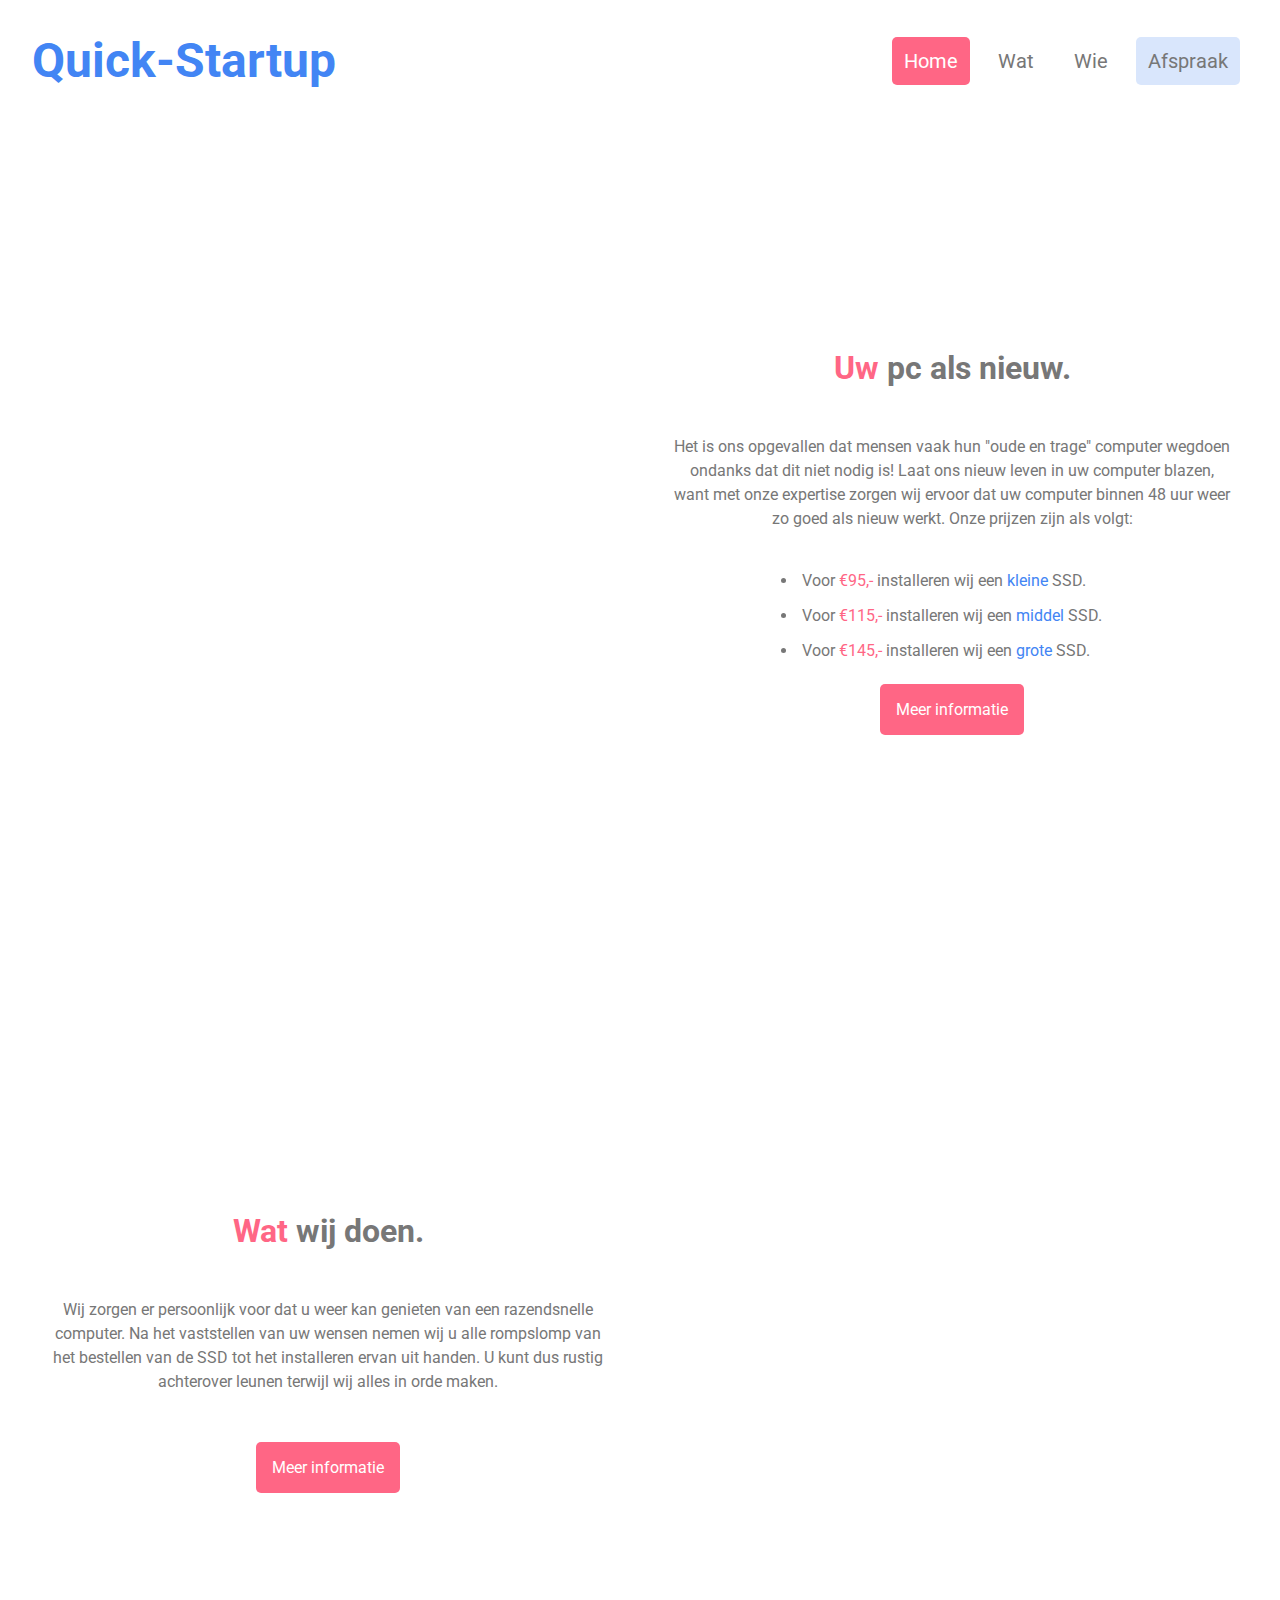
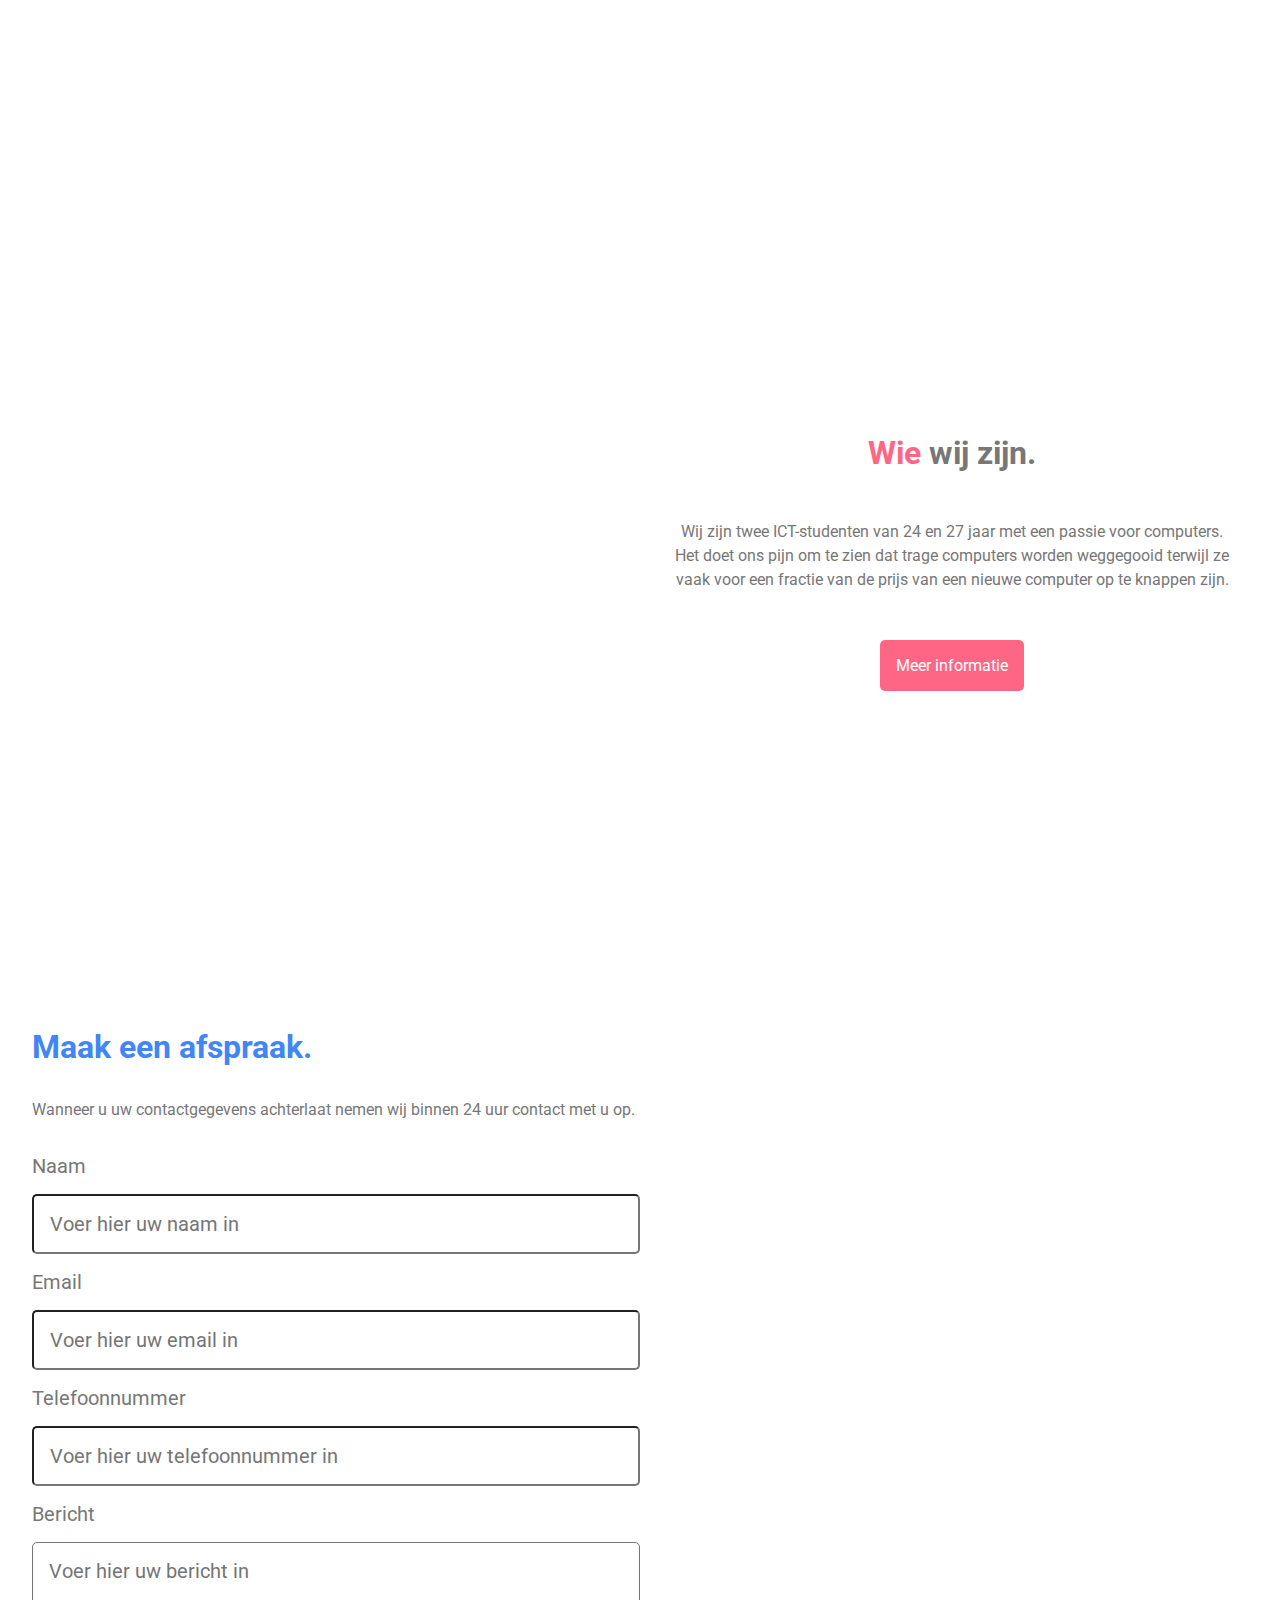
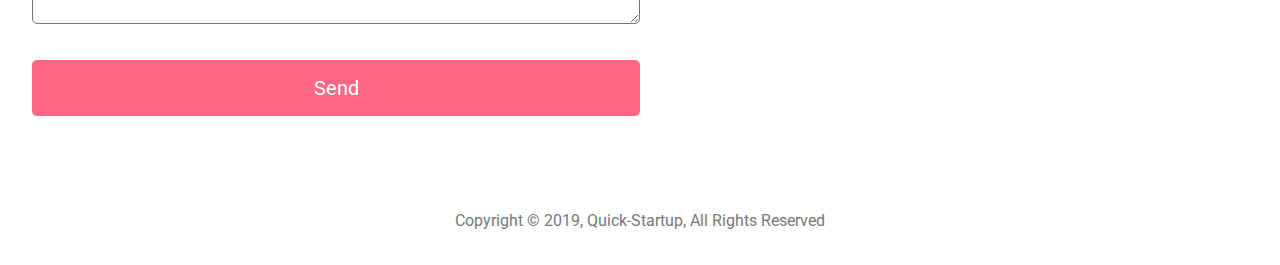
==== index.html @ 6634af91 "Merge branch 'master' of https://github.com/Maarten079/QuickStartup-website" ====
<!DOCTYPE html>
<html lang="en">

<head>
  <meta charset="UTF-8">
  <meta name="viewport" content="width=device-width, initial-scale=1.0">
  <meta http-equiv="X-UA-Compatible" content="ie=edge">
  <meta name="description" content="Quick-Startup computer reparatie en onderhoud service">
  <meta name="keywords" content="Computer,Onderhoud,Reparatie,SSD,HDD,Quick-Startup,ICT,IT">

  <title>Quick-Startup | ICT services</title>

  <!-- Fontsawesome -->
  <link rel="stylesheet" href="https://use.fontawesome.com/releases/v5.8.1/css/all.css"
    integrity="sha384-50oBUHEmvpQ+1lW4y57PTFmhCaXp0ML5d60M1M7uH2+nqUivzIebhndOJK28anvf" crossorigin="anonymous">

  <!-- CSS -->
  <link rel="stylesheet" href="css/style.css">
  <link rel="stylesheet" media="screen and (max-width: 767px)" href="css/mobile.css">
  <link rel="stylesheet" media="screen and (max-width: 1023px)" href="css/tablet.css">

</head>

<body>
  <!-- Navbar -->
  <nav id="navbar" class="p-1 m-1">
    <div class="logo">
      <h1 class="primary-text l-heading">
        Quick-Startup
      </h1>
    </div>
    <div class="menu">
      <ul class="m-text">
        <li><a class="nav-item active-btn" href="#home">Home</a></li>
        <li><a class="nav-item" href="#wat">Wat</a></li>
        <li><a class="nav-item" href="#wie">Wie</a></li>
        <li><a class="nav-item maak-afspraak-button" href="#contact">Afspraak</a></li>
      </ul>
    </div>
  </nav>

  <!-- Section home -->
  <section id="home" class="h-block-flexcontainer">
    <div class="home-img img-block top-imag"></div>
    <div class="text-block">
      <h2 class="m-heading">
        <span class="secondary-text">Uw </span>pc als nieuw.
      </h2>
      <p>
        Het is ons opgevallen dat mensen vaak hun "oude en trage" computer wegdoen
        ondanks dat dit niet nodig is! Laat ons nieuw leven in uw computer blazen,
        want met onze expertise zorgen wij ervoor dat uw computer binnen 48 uur weer zo goed als nieuw werkt.
        Onze prijzen zijn als volgt:
      </p>
        <ul class="prijslijst">
          <li class="prijslijst-item">
            Voor <span class="secondary-text">€95,-</span> installeren wij een <span class="primary-text">kleine</span> SSD.
          </li>
          <li class="prijslijst-item">
            Voor <span class="secondary-text">€115,-</span> installeren wij een <span class="primary-text">middel</span> SSD.
          </li>
          <li class="prijslijst-item">
            Voor <span class="secondary-text">€145,-</span> installeren wij een <span class="primary-text">grote</span> SSD.
          </li>
        </ul> 

      <a id="home-modal-btn" class="primary-button">Meer informatie</a>
    </div>
  </section>

  <!-- Home modal -->
  <div id="home-modal" class="modal">
    <div class="modal-content">
      <span class="home-close close">&times;</span>
      <h2 class="s-heading primary-text">Uw pc als nieuw.</h2>
      <p>Als er iets mis is met uw fiets of auto is er meestal maar één onderdeel wat vervangen moet worden.
        Voor uw computer geldt hetzelfde!<br><br>
        Bijna alle computers van voor 2017 beschikken nog over een oude harde schijf, de zogenaamde "HDD".
        Deze HDD takelt veel sneller af dan de andere computeronderdelen.
        Daarom wordt er sinds een paar jaar aangeraden om een computer met een nieuwe soort harde schijf te kopen.
        De zogenaamde SSD (geheugensteun: <i><b>S</b>uper<b>S</b>nel<b>D</b></i>).
        De SSD is in elk opzicht beter dan zijn voorganger. Hij is sneller, veiliger, duurzamer en goedkoper.
        Een nieuwe computer kost u honderden euros. En dat terwijl uw computer alleen een nieuwe harde schijf nodig
        heeft.<br><br>
        <i>Wij garanderen u dat een vervanging van uw oude harde schijf meer dan voldoende is om uw computer nieuw leven
          in te blazen!</i>
      </p>
    </div>
  </div>

  <!-- Section wat -->
  <section id="wat" class="h-block-flexcontainer">
    <div class="wat-text text-block">
      <h2 class="m-heading">
        <span class="secondary-text">Wat </span> wij doen.
      </h2>
      <p>
        Wij zorgen er persoonlijk voor dat u weer kan genieten van een razendsnelle computer. 
        Na het vaststellen van uw wensen nemen wij u alle rompslomp van het bestellen van de SSD tot het installeren ervan uit handen.
        U kunt dus rustig achterover leunen terwijl wij alles in orde maken.
      </p>
      <a id="wat-modal-btn" class="primary-button">Meer informatie</a>
    </div>
    <div class="wat-img img-block">
    </div>
  </section>

  <!-- Wat modal -->
  <div id="wat-modal" class="modal">
    <div class="modal-content">
      <span class="wat-close close">&times;</span>
      <h2 class="s-heading primary-text">Wat wij doen.</h2>
      <p>
        Allereerst bepalen we samen met u wat voor type harde schijf het beste bij uw computergebruik past.
        Vervolgens maken wij een backup van uw programma’s en bestanden zodat deze later door ons op de nieuwe harde
        schijf (SSD) kunnen worden geïnstalleerd.<br>
        Hierna wordt de behuizing open gemaakt en worden de schijven snel en vakkundig door ons gewisseld.
        Daarna is het alleen nog een kwestie van Windows of Mac installeren en uw oude bestanden en programma’s
        terugzetten. <br><br>
        <i>Voordat u het weet is uw oude vertrouwde computer weer helemaal als nieuw!</i>
      </p>
    </div>
  </div>

  <!-- Section wie -->
  <section id="wie" class="h-block-flexcontainer">
    <div class="wie-img img-block">
    </div>
    <div class="wie-text text-block">
      <h2 class="m-heading">
        <span class="secondary-text">Wie </span>wij zijn.
      </h2>
      <p>
        Wij zijn twee ICT-studenten van 24 en 27 jaar met een passie voor computers. 
        Het doet ons pijn om te zien dat trage computers worden weggegooid terwijl ze vaak
        voor een fractie van de prijs van een nieuwe computer op te knappen zijn. 
      </p>
      <a id="wie-modal-btn" class="primary-button">Meer informatie</a>
    </div>
  </section>

  <!-- Wie modal -->
  <div id="wie-modal" class="modal">
    <div class="modal-content">
      <span class="wie-close close">&times;</span>
      <h2 class="s-heading primary-text">Wie wij zijn.</h2>
      <p>
        Door onze opleiding en vanuit persoonlijke interesse zijn wij veel bezig met computers.
        Wij geloven erin dat wij een hoop frustratie van trage computers kunnen wegnemen. Niet alleen bij particulieren,
        maar ook bij MKB'ers. Doordat wij studeren werken wij flexibele uren. 's Ochtends, 's middags, 's avonds
        of 's nachts. Wij komen langs wanneer het u uitkomt. 
      </p>
    </div>
  </div>

  <!-- Section contact -->
  <section id="contact" class="h-block-flexcontainer">
    <div class="contact-form p-1 m-1">
      <h2 class="m-heading">
        <span class="primary-text">Maak een afspraak.</span>
      </h2>
      <p>
        Wanneer u uw contactgegevens achterlaat nemen wij binnen 24 uur contact met u op.
      </p>
      <form name="contact" method="POST" netlify-honeypot="bot-field" data-netlify="true">
        <p class="hidden">
          <label>Don’t fill this out if you're human: <input name="bot-field" /></label>
        </p>
        <div class="form-group">
          <label for="name" class="m-text">Naam</label>
          <input type="text" name="name" id="name" placeholder="Voer hier uw naam in">
        </div>
        <div class="form-group">
          <label for="email" class="m-text">Email</label>
          <input type="email" name="email" id="email" placeholder="Voer hier uw email in">
        </div>
        <div class="form-group">
          <label for="telefoon" class="m-text">Telefoonnummer</label>
          <input type="text" name="telefoon" id="telefoon" placeholder="Voer hier uw telefoonnummer in">
        </div>
        <div class="form-group">
          <label for="message" class="m-text">Bericht</label>
          <textarea name="message" id="message" placeholder="Voer hier uw bericht in"></textarea>
        </div>
          <input type="submit" value="Send" class="submit-btn">
      </form>
    </div>
    <div class="contact-img img-block">
    </div>
  </section>

  <!-- Footer -->
  <footer id="main-footer">
    <p>Copyright &copy; 2019, Quick-Startup, All Rights Reserved</p>
  </footer>
</body>

</html>

<!-- JQuery CDN -->
<script src="https://code.jquery.com/jquery-3.4.1.min.js"
  integrity="sha256-CSXorXvZcTkaix6Yvo6HppcZGetbYMGWSFlBw8HfCJo=" crossorigin="anonymous"></script>

<script src="js/main.js"></script>
---- css/style.css ----
@import url('https://fonts.googleapis.com/css?family=Roboto');

* {
  box-sizing: border-box;
  padding: 0;
  margin: 0;
  font-family: 'Roboto', sans-serif;
}

a {
  text-decoration: none;
}

p {
  color: #777;
  line-height: 1.5rem;
  margin: 1rem;
  padding: 1rem;
}

/* Utility */
.primary-text {
  color: #4285f4 !important;
}

.secondary-text {
  color: #ff6685 !important;
}

.active-btn {
  background: #ff6685 !important;
  border-radius: 5px;
  color: #fff !important;
}

.l-heading {
  font-size: 3rem;
  color: #777;
  margin: 1rem 0;
}

.m-heading {
  font-size: 2rem;
  color: #777;
  margin: 1rem 0;
}

.s-heading {
  font-size: 1.25rem;
  color: #777;
  margin: 1rem 0;
}

.l-text {
  font-size: 1.5rem;
}

.m-text {
  font-size: 1.25rem;
}

.s-text {
  font-size: 0.75rem;
}


.p-1 {
  padding: 1rem;
}

.p-2 {
  padding: 2rem;
}

.p-3 {
  padding: 3rem;
}

.m-1 {
  margin: 1rem;
}

.m-2 {
  margin: 2rem;
}

.m-3 {
  margin: 3rem;
}

.primary-button {
  background: #ff6685;
  border-radius: 5px;
  margin: 1rem;
  padding: 1rem;
  color: #fff !important;
  max-width: 10rem;
}

.primary-button:hover {
  cursor: pointer;
  background: #ff7685
}

.text-block {
  display: flex;
  flex-direction: column;
  align-items: center;
  text-align: center;
  margin: 0 1rem;
}

.img-block {
  height: 100%;
}

.h-block-flexcontainer {
  display: flex;
  align-items: center;
  height: 90vh;
}

.hidden {
  display: none;
}

.maak-afspraak-button {
  background: #d9e6fc !important;
  color: #777 !important;
  border-radius: 5px;
}

.maak-afspraak-button:hover {
  background: #4285F4 !important;
  border-radius: 5px;
  color: #fff !important;
}

/* Navbar */
#navbar {
  display: flex;
  justify-content: space-between;
  align-items: center;

  background: #fff;

  margin: 0rem 1rem 1rem 1rem !important;

  position: sticky;
  z-index: 1;
  top: 0;
}

#navbar ul {
  display: flex;
  list-style: none;
}

#navbar ul li a {
  color: #777;
  padding: 0.75rem;
  margin: 0.5rem;
}

#navbar ul li a:hover {
  background: #ff7685;
  border-radius: 5px;
  color: #fff;
}

  /* Section: Home */

#home div {
  flex: 1;
}

#home .prijslijst {
  display: flex;
  flex-direction: column;
}

#home .prijslijst .prijslijst-item {
  text-align: left;
  color: #777;
  padding: 0.25rem;
  margin: 0.25rem;
}

#home .home-img {
  background: url('../img/home-img.png') no-repeat center center/contain;
}

  /* Section: Wat*/

#wat div {
  flex: 1;
}

#wat .wat-img {
  background: url('../img/wat-img.png') no-repeat center center/contain;
}

  /* Section: Wie */
#wie div {
  flex: 1;
}

#wie .wie-img {
  background: url('../img/wie-img.png') no-repeat center center/contain;
}

/* Section: Contact */
#contact div {
  flex: 1;
}

#contact .contact-img {
  background: url('../img/contact-img.png') no-repeat center center/contain;
}

#contact label {
  display: block;
  color: #777;
}

#contact .contact-form input, #contact .contact-form textarea {
  width: 100%;
  border-radius: 5px;
  font-size: 1.25rem;
  margin: 1rem 0;
  padding: 1rem;
}

#contact .submit-btn {
  background: #ff6685;
  color: #fff;
  border: none;
  border-radius: 5px;
}

#contact .submit-btn:hover {
  cursor: pointer;
  background: #ff7685;
}

#contact p {
  margin: 1rem 0;
  padding: 1rem 0;
}

/* Footer */
#main-footer {
  text-align: center;
}


/* Modal */

/* The Modal (background) */
.modal {
  display: none; /* Hidden by default */
  position: fixed; /* Stay in place */
  z-index: 1; /* Sit on top */
  padding-top: 20vh; /* Location of the box */
  left: 0;
  top: 0;
  width: 100%; /* Full width */
  height: 100%; /* Full height */
  overflow: auto; /* Enable scroll if needed */
  background-color: rgb(0,0,0); /* Fallback color */
  background-color: rgba(0,0,0,0.4); /* Black w/ opacity */
}

/* Modal Content */
.modal-content {
  background-color: #fefefe;
  margin: auto;
  padding: 20px;
  border: 1px solid #888;
  border-radius: 5px;
  width: 50%;
}

/* The Close Button */
.close {
  color: #888;
  float: right;
  font-size: 28px;
  font-weight: bold;
}

.close:hover,
.close:focus {
  color: #000;
  text-decoration: none;
  cursor: pointer;
}
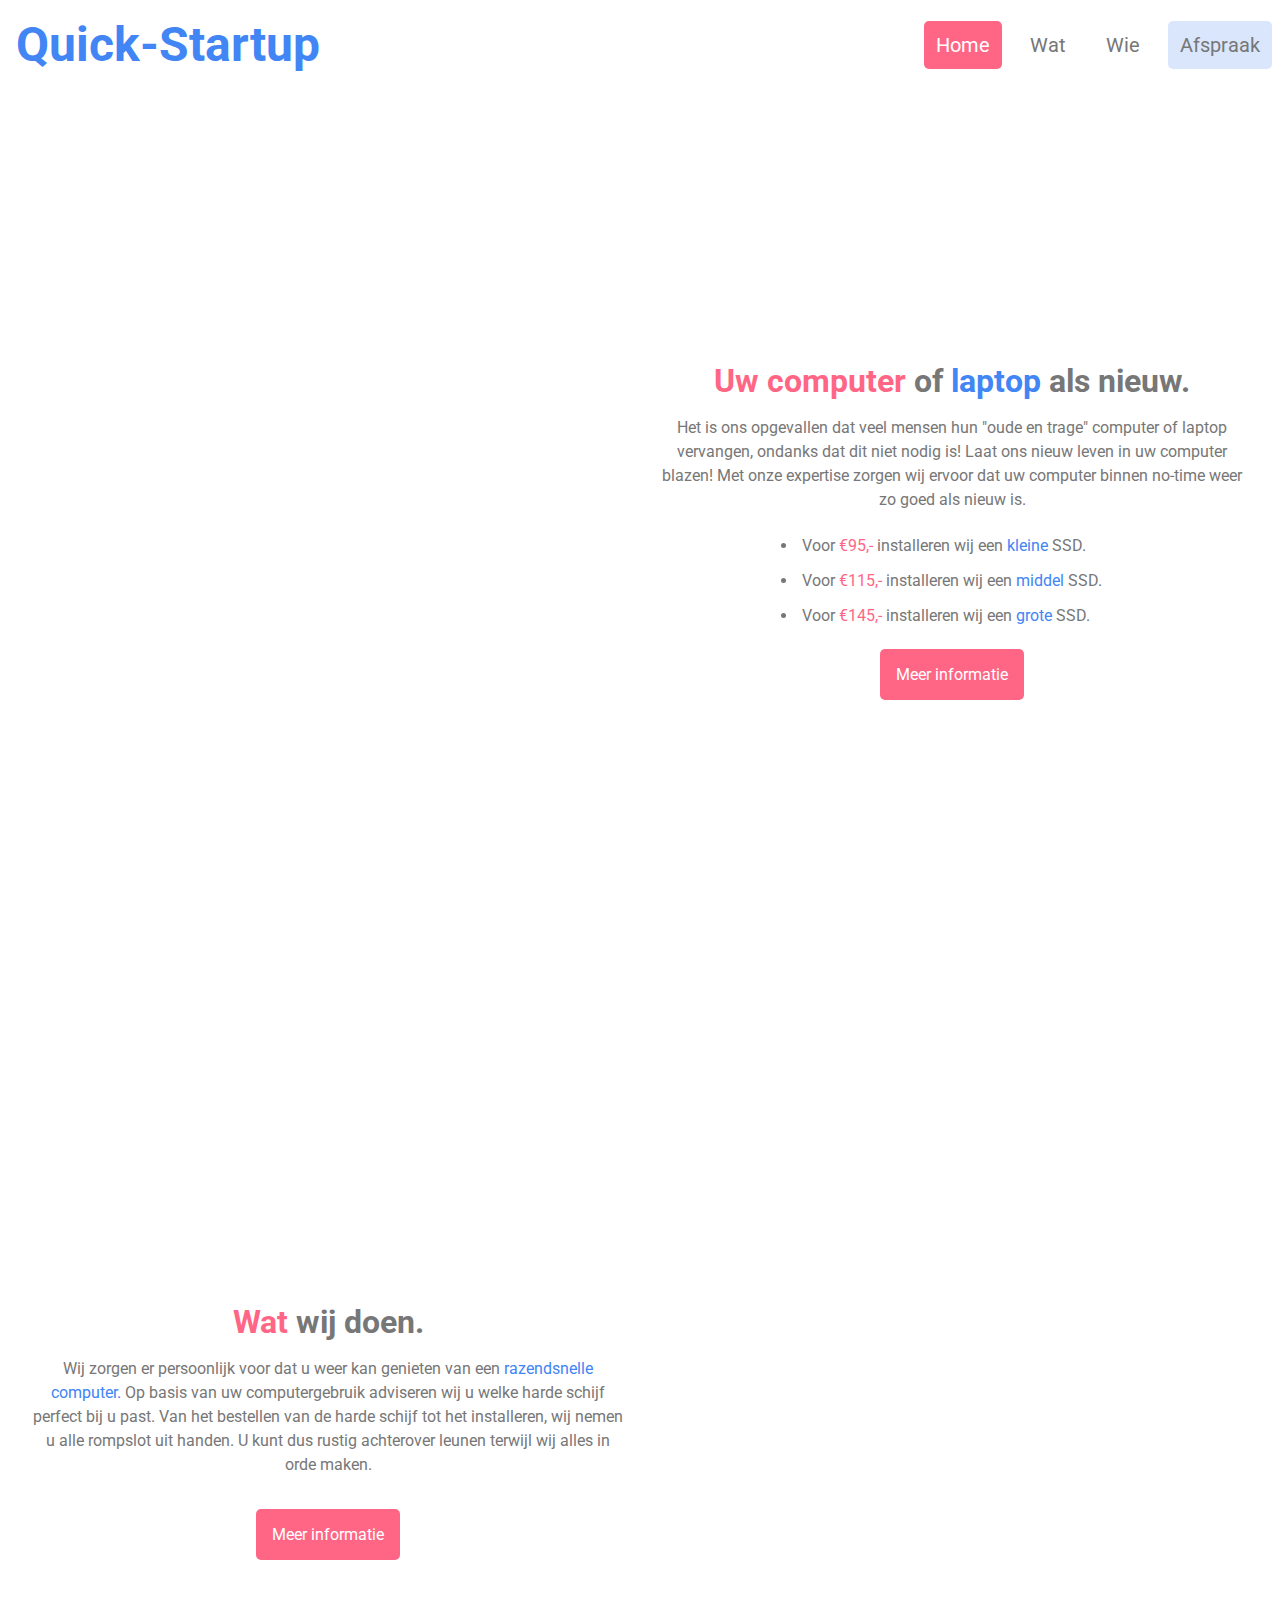
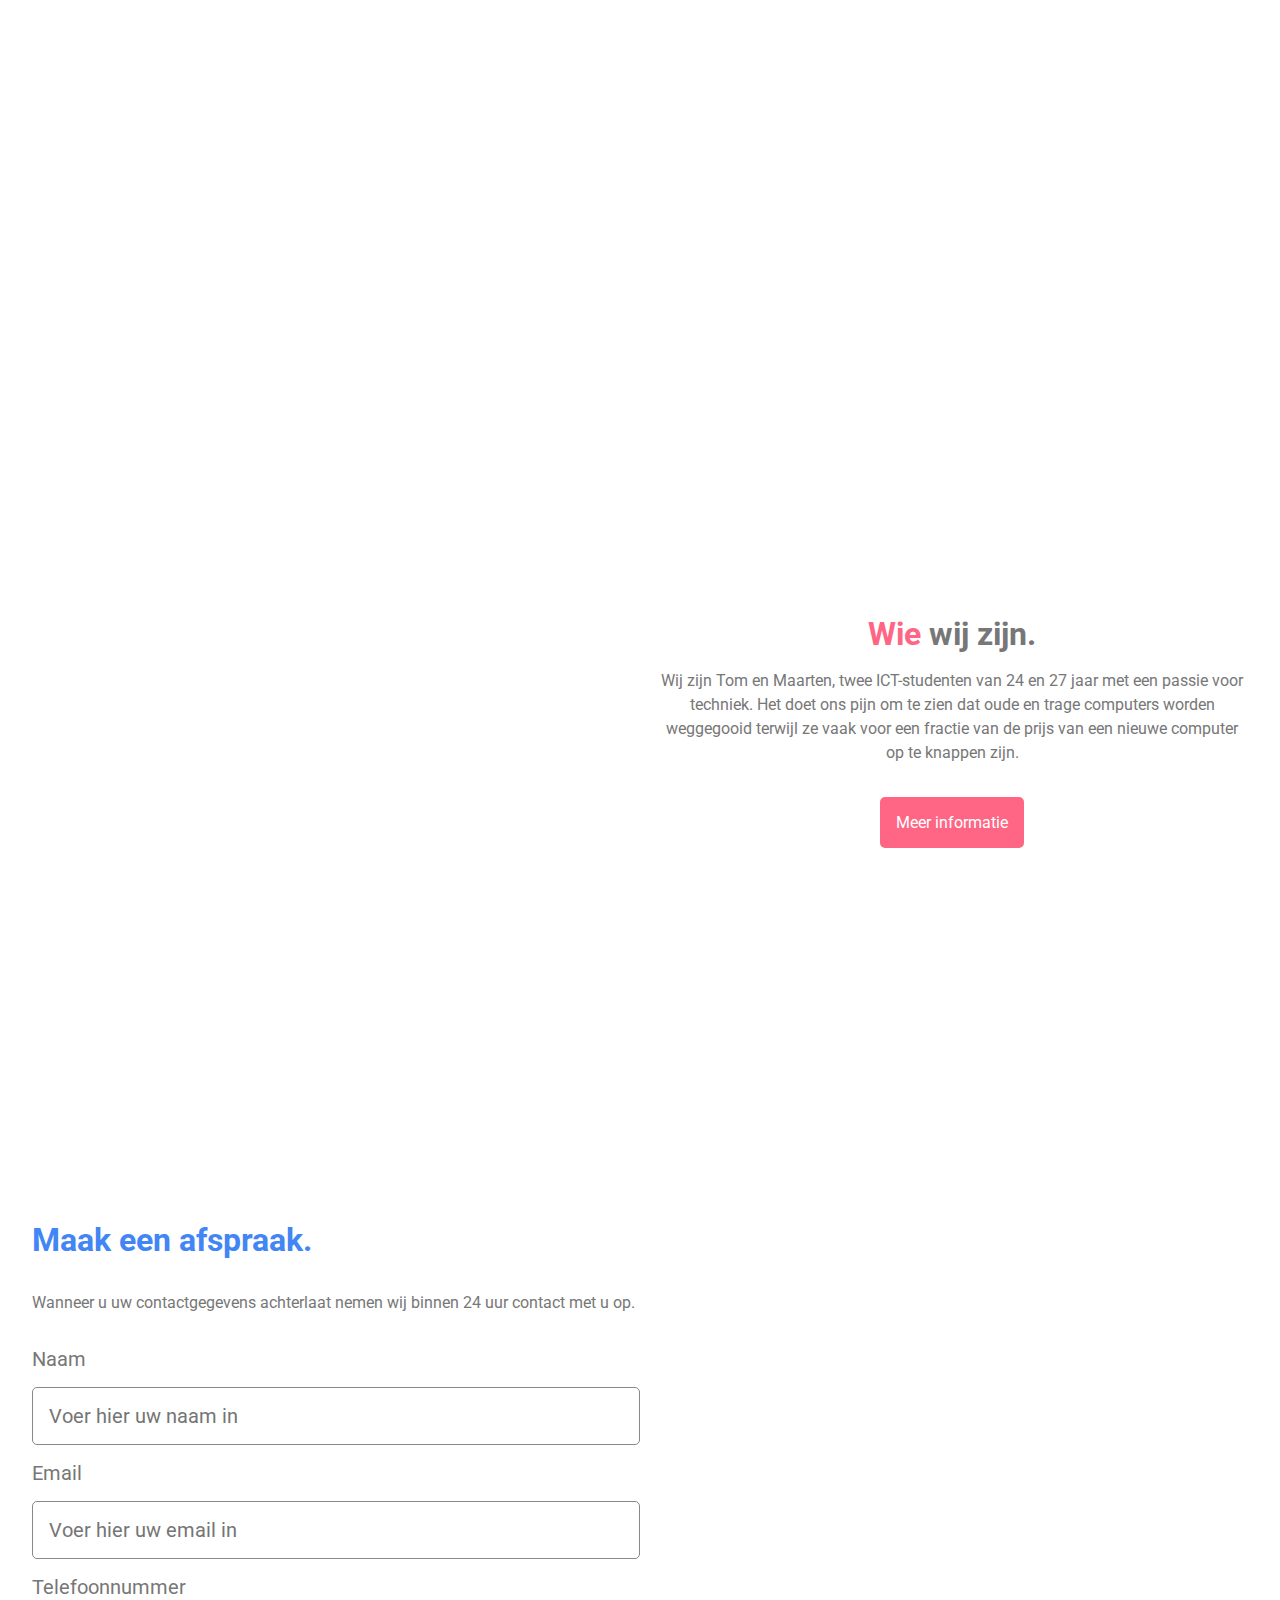
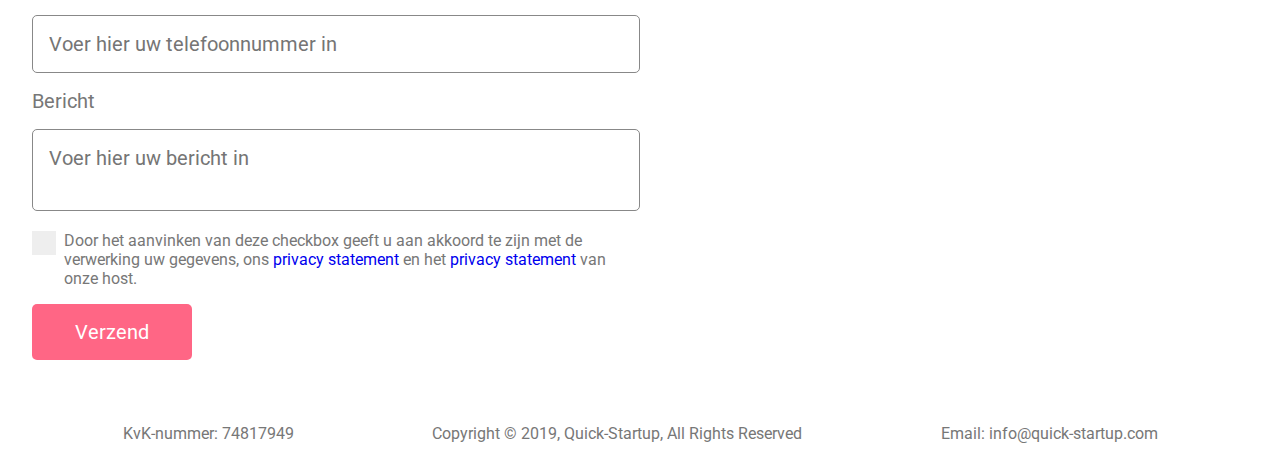
==== commit 29fe1ce2: "fixed layout issues" ====
--- a/index.html
+++ b/index.html
@@ -5,8 +5,8 @@
   <meta charset="UTF-8">
   <meta name="viewport" content="width=device-width, initial-scale=1.0">
   <meta http-equiv="X-UA-Compatible" content="ie=edge">
-  <meta name="description" content="Quick-Startup computer reparatie en onderhoud service">
-  <meta name="keywords" content="Computer,Onderhoud,Reparatie,SSD,HDD,Quick-Startup,ICT,IT">
+  <meta name="description" content="Quick-Startup computer en laptop reparatie en onderhoud, website- en app development.">
+  <meta name="keywords" content="Computer,Onderhoud,Reparatie,SSD,HDD,Quick-Startup,ICT,IT,Website development,App development">
 
   <title>Quick-Startup | ICT services</title>
 
@@ -23,9 +23,9 @@
 
 <body>
   <!-- Navbar -->
-  <nav id="navbar" class="p-1 m-1">
+  <nav id="navbar">
     <div class="logo">
-      <h1 class="primary-text l-heading">
+      <h1 class="primary-text l-heading m-1">
         Quick-Startup
       </h1>
     </div>
@@ -40,31 +40,33 @@
   </nav>
 
   <!-- Section home -->
-  <section id="home" class="h-block-flexcontainer">
+  <section id="home" class="flex-container">
     <div class="home-img img-block top-imag"></div>
     <div class="text-block">
       <h2 class="m-heading">
-        <span class="secondary-text">Uw </span>pc als nieuw.
-      </h2>
-      <p>
-        Het is ons opgevallen dat mensen vaak hun "oude en trage" computer wegdoen
-        ondanks dat dit niet nodig is! Laat ons nieuw leven in uw computer blazen,
-        want met onze expertise zorgen wij ervoor dat uw computer binnen 48 uur weer zo goed als nieuw werkt.
-        Onze prijzen zijn als volgt:
-      </p>
-        <ul class="prijslijst">
-          <li class="prijslijst-item">
-            Voor <span class="secondary-text">€95,-</span> installeren wij een <span class="primary-text">kleine</span> SSD.
-          </li>
-          <li class="prijslijst-item">
-            Voor <span class="secondary-text">€115,-</span> installeren wij een <span class="primary-text">middel</span> SSD.
-          </li>
-          <li class="prijslijst-item">
-            Voor <span class="secondary-text">€145,-</span> installeren wij een <span class="primary-text">grote</span> SSD.
-          </li>
-        </ul> 
-
-      <a id="home-modal-btn" class="primary-button">Meer informatie</a>
+        <span class="secondary-text">Uw computer</span> of <span class="primary-text">laptop</span> als nieuw.
+      </h2>
+      <p class="m-1">
+        Het is ons opgevallen dat veel mensen hun "oude en trage" computer of laptop vervangen,
+        ondanks dat dit niet nodig is! Laat ons nieuw leven in uw computer blazen!
+        Met onze expertise zorgen wij ervoor dat uw computer binnen no-time weer zo goed als nieuw is.
+      </p>
+      <ul class="prijslijst">
+        <li class="prijslijst-item">
+          Voor <span class="secondary-text">€95,-</span> installeren wij een <span class="primary-text">kleine</span>
+          SSD.
+        </li>
+        <li class="prijslijst-item">
+          Voor <span class="secondary-text">€115,-</span> installeren wij een <span class="primary-text">middel</span>
+          SSD.
+        </li>
+        <li class="prijslijst-item">
+          Voor <span class="secondary-text">€145,-</span> installeren wij een <span class="primary-text">grote</span>
+          SSD.
+        </li>
+      </ul>
+
+      <a id="home-modal-btn" class="primary-btn">Meer informatie</a>
     </div>
   </section>
 
@@ -72,34 +74,35 @@
   <div id="home-modal" class="modal">
     <div class="modal-content">
       <span class="home-close close">&times;</span>
-      <h2 class="s-heading primary-text">Uw pc als nieuw.</h2>
-      <p>Als er iets mis is met uw fiets of auto is er meestal maar één onderdeel wat vervangen moet worden.
+      <h2 class="s-heading primary-text m-1">Uw pc als nieuw.</h2>
+      <p class="m-1">Als er iets mis is met uw fiets of auto is er meestal maar één onderdeel wat vervangen moet worden.
         Voor uw computer geldt hetzelfde!<br><br>
         Bijna alle computers van voor 2017 beschikken nog over een oude harde schijf, de zogenaamde "HDD".
         Deze HDD takelt veel sneller af dan de andere computeronderdelen.
         Daarom wordt er sinds een paar jaar aangeraden om een computer met een nieuwe soort harde schijf te kopen.
         De zogenaamde SSD (geheugensteun: <i><b>S</b>uper<b>S</b>nel<b>D</b></i>).
         De SSD is in elk opzicht beter dan zijn voorganger. Hij is sneller, veiliger, duurzamer en goedkoper.
-        Een nieuwe computer kost u honderden euros. En dat terwijl uw computer alleen een nieuwe harde schijf nodig
+        Een nieuwe computer kost u honderden euros. En dat terwijl uw computer meestal alleen een nieuwe harde schijf nodig
         heeft.<br><br>
-        <i>Wij garanderen u dat een vervanging van uw oude harde schijf meer dan voldoende is om uw computer nieuw leven
+        <i>In 99% van de gevallen is vervanging van uw oude harde schijf meer dan voldoende is om uw computer nieuw leven
           in te blazen!</i>
       </p>
     </div>
   </div>
 
   <!-- Section wat -->
-  <section id="wat" class="h-block-flexcontainer">
+  <section id="wat" class="flex-container">
     <div class="wat-text text-block">
       <h2 class="m-heading">
         <span class="secondary-text">Wat </span> wij doen.
       </h2>
-      <p>
-        Wij zorgen er persoonlijk voor dat u weer kan genieten van een razendsnelle computer. 
-        Na het vaststellen van uw wensen nemen wij u alle rompslomp van het bestellen van de SSD tot het installeren ervan uit handen.
+      <p class="m-1">
+        Wij zorgen er persoonlijk voor dat u weer kan genieten van een <span class="primary-text">razendsnelle computer.</span>  
+        Op basis van uw computergebruik adviseren wij u welke harde schijf perfect bij u past.
+        Van het bestellen van de harde schijf tot het installeren, wij nemen u alle rompslot uit handen.
         U kunt dus rustig achterover leunen terwijl wij alles in orde maken.
       </p>
-      <a id="wat-modal-btn" class="primary-button">Meer informatie</a>
+      <a id="wat-modal-btn" class="primary-btn">Meer informatie</a>
     </div>
     <div class="wat-img img-block">
     </div>
@@ -109,8 +112,8 @@
   <div id="wat-modal" class="modal">
     <div class="modal-content">
       <span class="wat-close close">&times;</span>
-      <h2 class="s-heading primary-text">Wat wij doen.</h2>
-      <p>
+      <h2 class="s-heading primary-text m-1">Wat wij doen.</h2>
+      <p class="m-1">
         Allereerst bepalen we samen met u wat voor type harde schijf het beste bij uw computergebruik past.
         Vervolgens maken wij een backup van uw programma’s en bestanden zodat deze later door ons op de nieuwe harde
         schijf (SSD) kunnen worden geïnstalleerd.<br>
@@ -123,19 +126,19 @@
   </div>
 
   <!-- Section wie -->
-  <section id="wie" class="h-block-flexcontainer">
+  <section id="wie" class="flex-container">
     <div class="wie-img img-block">
     </div>
     <div class="wie-text text-block">
       <h2 class="m-heading">
         <span class="secondary-text">Wie </span>wij zijn.
       </h2>
-      <p>
-        Wij zijn twee ICT-studenten van 24 en 27 jaar met een passie voor computers. 
-        Het doet ons pijn om te zien dat trage computers worden weggegooid terwijl ze vaak
-        voor een fractie van de prijs van een nieuwe computer op te knappen zijn. 
-      </p>
-      <a id="wie-modal-btn" class="primary-button">Meer informatie</a>
+      <p class="m-1">
+        Wij zijn Tom  en Maarten, twee ICT-studenten van 24 en 27 jaar met een passie voor techniek.
+        Het doet ons pijn om te zien dat oude en trage computers worden weggegooid terwijl ze vaak
+        voor een fractie van de prijs van een nieuwe computer op te knappen zijn.
+      </p>
+      <a id="wie-modal-btn" class="primary-btn">Meer informatie</a>
     </div>
   </section>
 
@@ -143,18 +146,18 @@
   <div id="wie-modal" class="modal">
     <div class="modal-content">
       <span class="wie-close close">&times;</span>
-      <h2 class="s-heading primary-text">Wie wij zijn.</h2>
-      <p>
+      <h2 class="s-heading primary-text m-1">Wie wij zijn.</h2>
+      <p class="m-1">
         Door onze opleiding en vanuit persoonlijke interesse zijn wij veel bezig met computers.
         Wij geloven erin dat wij een hoop frustratie van trage computers kunnen wegnemen. Niet alleen bij particulieren,
         maar ook bij MKB'ers. Doordat wij studeren werken wij flexibele uren. 's Ochtends, 's middags, 's avonds
-        of 's nachts. Wij komen langs wanneer het u uitkomt. 
+        of 's nachts. Wij komen langs wanneer het u uitkomt.
       </p>
     </div>
   </div>
 
   <!-- Section contact -->
-  <section id="contact" class="h-block-flexcontainer">
+  <section id="contact" class="flex-container">
     <div class="contact-form p-1 m-1">
       <h2 class="m-heading">
         <span class="primary-text">Maak een afspraak.</span>
@@ -182,17 +185,32 @@
           <label for="message" class="m-text">Bericht</label>
           <textarea name="message" id="message" placeholder="Voer hier uw bericht in"></textarea>
         </div>
-          <input type="submit" value="Send" class="submit-btn">
+        <div class="form-group">
+          <label class="container">Door het aanvinken van deze checkbox geeft u aan akkoord te zijn met de verwerking uw
+            gegevens, ons <a href="/gdpr/privacy-statement-quick-startup.pdf">privacy statement</a> en het <a
+              href="gdpr/netlify-dpa.pdf">privacy statement</a> van onze host.
+            <input type="checkbox" required>
+            <span class="checkmark"></span>
+          </label>
+        </div>
+        <input type="submit" value="Verzend" class="primary-btn">
       </form>
     </div>
-    <div class="contact-img img-block">
-    </div>
-  </section>
-
-  <!-- Footer -->
-  <footer id="main-footer">
-    <p>Copyright &copy; 2019, Quick-Startup, All Rights Reserved</p>
-  </footer>
+    <div class="contact-img img-block"></div>
+  </section>
+
+   <!-- Footer -->
+   <footer id="main-footer">
+      <div class="m-1">
+        KvK-nummer: 74817949
+      </div>
+      <div class="m-1">
+        Copyright &copy; 2019, Quick-Startup, All Rights Reserved
+      </div>
+      <div class="m-1">
+        Email: info@quick-startup.com
+      </div>
+    </footer>
 </body>
 
 </html>
--- a/css/style.css
+++ b/css/style.css
@@ -1,4 +1,8 @@
+/* Fonts */
+
 @import url('https://fonts.googleapis.com/css?family=Roboto');
+
+/* Padding and margin reset */
 
 * {
   box-sizing: border-box;
@@ -7,15 +11,17 @@
   font-family: 'Roboto', sans-serif;
 }
 
+/* Remove link styling */
+
 a {
   text-decoration: none;
 }
 
+/* Normal text styling */
+
 p {
   color: #777;
   line-height: 1.5rem;
-  margin: 1rem;
-  padding: 1rem;
 }
 
 /* Utility */
@@ -36,19 +42,16 @@
 .l-heading {
   font-size: 3rem;
   color: #777;
-  margin: 1rem 0;
 }
 
 .m-heading {
   font-size: 2rem;
   color: #777;
-  margin: 1rem 0;
 }
 
 .s-heading {
   font-size: 1.25rem;
   color: #777;
-  margin: 1rem 0;
 }
 
 .l-text {
@@ -88,16 +91,17 @@
   margin: 3rem;
 }
 
-.primary-button {
+.primary-btn {
   background: #ff6685;
   border-radius: 5px;
+  padding: 1rem;
   margin: 1rem;
-  padding: 1rem;
   color: #fff !important;
   max-width: 10rem;
-}
-
-.primary-button:hover {
+  border: none !important;
+}
+
+.primary-btn:hover {
   cursor: pointer;
   background: #ff7685
 }
@@ -114,10 +118,10 @@
   height: 100%;
 }
 
-.h-block-flexcontainer {
+.flex-container {
   display: flex;
   align-items: center;
-  height: 90vh;
+  height: 100vh;
 }
 
 .hidden {
@@ -144,8 +148,6 @@
 
   background: #fff;
 
-  margin: 0rem 1rem 1rem 1rem !important;
-
   position: sticky;
   z-index: 1;
   top: 0;
@@ -210,6 +212,10 @@
 }
 
 /* Section: Contact */
+#contact {
+  height: unset;
+}
+
 #contact div {
   flex: 1;
 }
@@ -218,24 +224,25 @@
   background: url('../img/contact-img.png') no-repeat center center/contain;
 }
 
-#contact label {
+
+#contact form label {
   display: block;
   color: #777;
 }
 
 #contact .contact-form input, #contact .contact-form textarea {
   width: 100%;
+  border: #888 solid 1px;
   border-radius: 5px;
   font-size: 1.25rem;
   margin: 1rem 0;
   padding: 1rem;
-}
-
-#contact .submit-btn {
-  background: #ff6685;
-  color: #fff;
-  border: none;
-  border-radius: 5px;
+  resize: unset;
+}
+
+#contact .checkbox {
+  clear: left;
+  float: left;
 }
 
 #contact .submit-btn:hover {
@@ -250,9 +257,73 @@
 
 /* Footer */
 #main-footer {
+  display: flex;
+  justify-content: space-evenly;
+  align-items: center;
+  color: #777;
+}
+
+#main-footer div {
   text-align: center;
 }
 
+  /* Checkbox */
+/* The container */
+.container {
+  position: relative;
+  padding-left: 2rem;
+  cursor: pointer;
+}
+
+/* Hide the browser's default checkbox */
+.container input {
+  display: none;
+}
+
+/* Create a custom checkbox */
+.checkmark {
+  position: absolute;
+  top: 0;
+  left: 0;
+  height: 1.5rem;
+  width: 1.5rem;
+  background-color: #eee;
+}
+
+/* On mouse-over, add a grey background color */
+.container:hover input ~ .checkmark {
+  background-color: #ccc;
+}
+
+/* When the checkbox is checked, add a blue background */
+.container input:checked ~ .checkmark {
+  background-color: #4285f4;
+}
+
+/* Create the checkmark/indicator (hidden when not checked) */
+.checkmark:after {
+  content: "";
+  position: absolute;
+  display: none;
+}
+
+/* Show the checkmark when checked */
+.container input:checked ~ .checkmark:after {
+  display: block;
+}
+
+/* Style the checkmark/indicator */
+.container .checkmark:after {
+  left: 9px;
+  top: 5px;
+  width: 5px;
+  height: 10px;
+  border: solid white;
+  border-width: 0 3px 3px 0;
+  -webkit-transform: rotate(45deg);
+  -ms-transform: rotate(45deg);
+  transform: rotate(45deg);
+}
 
 /* Modal */
 
--- a/css/mobile.css
+++ b/css/mobile.css
@@ -0,0 +1,85 @@
+p {
+  margin: 0.5rem 0;
+  padding: 0.5rem 0;
+}
+
+/* Utility */
+
+.l-heading {
+  font-size: 1.5rem;
+  margin: 0.5rem 0;
+}
+
+.img-block {
+  width: 100vw;
+}
+
+  /* Navbar */
+#navbar {
+  flex-direction: column;
+  margin: 0.5rem;
+  padding: 0.5rem;
+}
+
+#navbar .menu ul li{
+  padding: 0.75rem;
+  font-size: 0.75rem;
+}
+
+.h-block-flexcontainer {
+  flex-direction: column;
+}
+
+.img-block {
+  width: 100%;
+  flex: 1;
+}
+
+
+  /* Section: Home */
+
+#home ul {
+  list-style-type: none;
+  align-content: center;
+}
+
+#home .prijslijst .prijslijst-item {
+  text-align: center;
+  padding: 0;
+}
+
+.flex-container {
+  flex-direction: column;
+}
+
+/* Section: Wat */
+#wat {
+  flex-direction: column-reverse;
+}
+
+/* Contact */
+#contact {
+  display: block;
+}
+
+#contact .contact-img {
+  display: none;
+}
+
+/* Modal */
+.modal {
+  padding-top: 5vh; /* Location of the box */
+}
+
+.modal-content {
+  width: 90%;
+}
+
+#main-footer {
+  flex-direction: column;
+}
+
+#main-footer div {
+  margin: 0.5rem 0.5rem !important;
+
+}--- a/css/tablet.css
+++ b/css/tablet.css
@@ -0,0 +1,13 @@
+.primary-btn {
+  font-size: 0.75rem;
+  padding: 0.75rem;
+  font-size: 1rem;
+}
+
+#contact {
+  display: block;
+}
+
+#contact .img-block {
+  display: none;
+}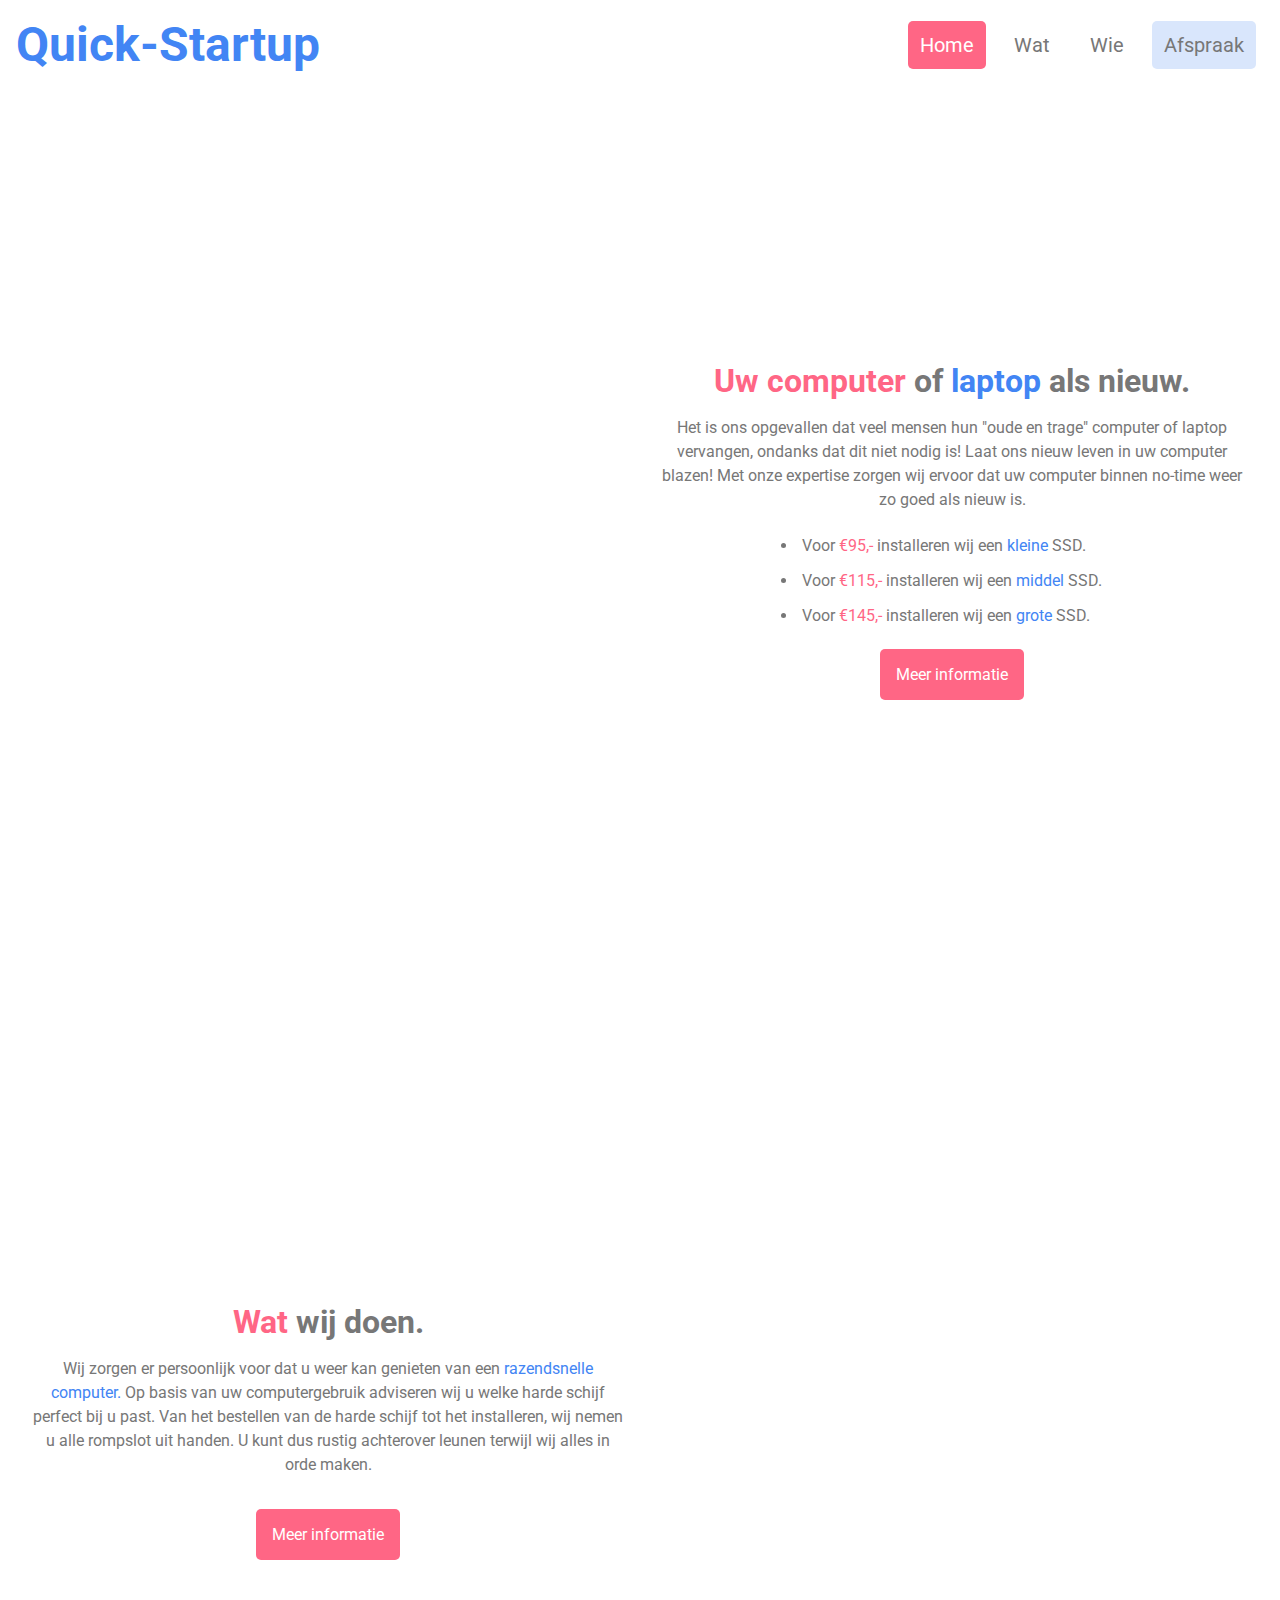
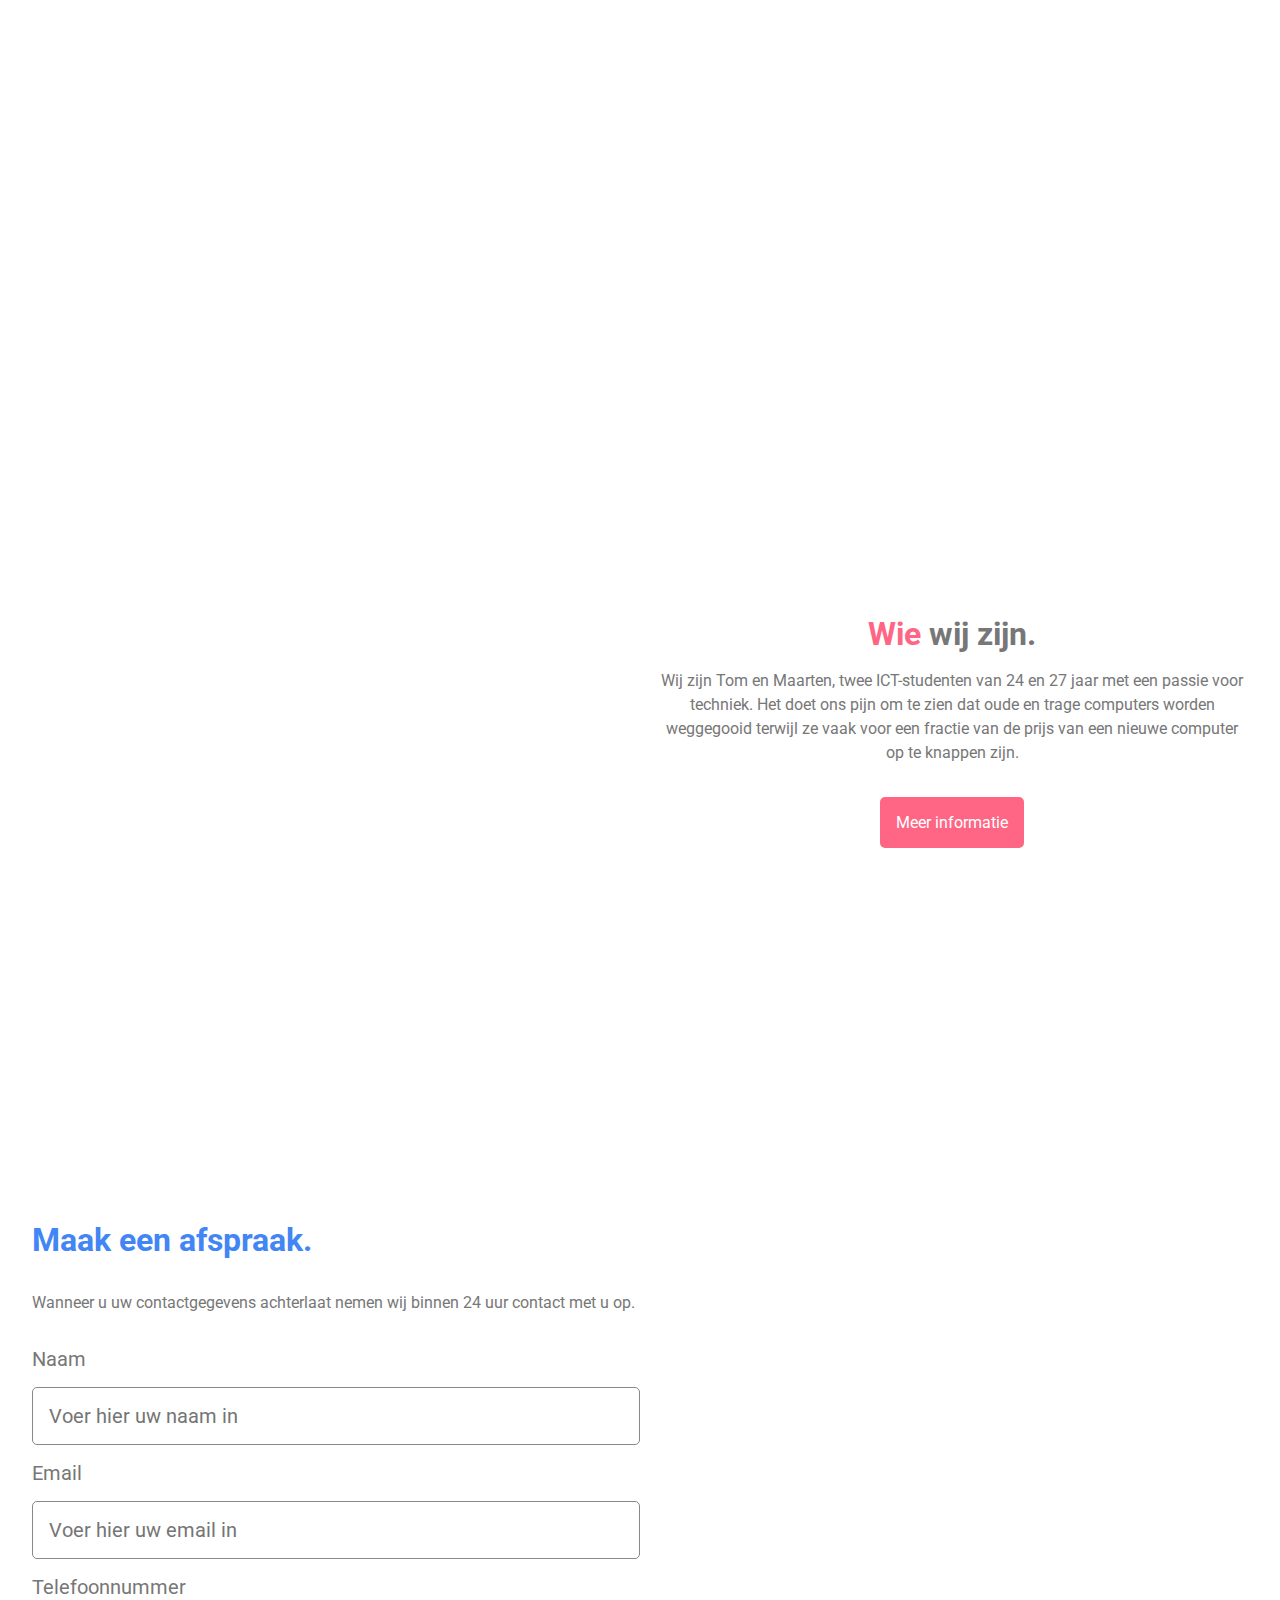
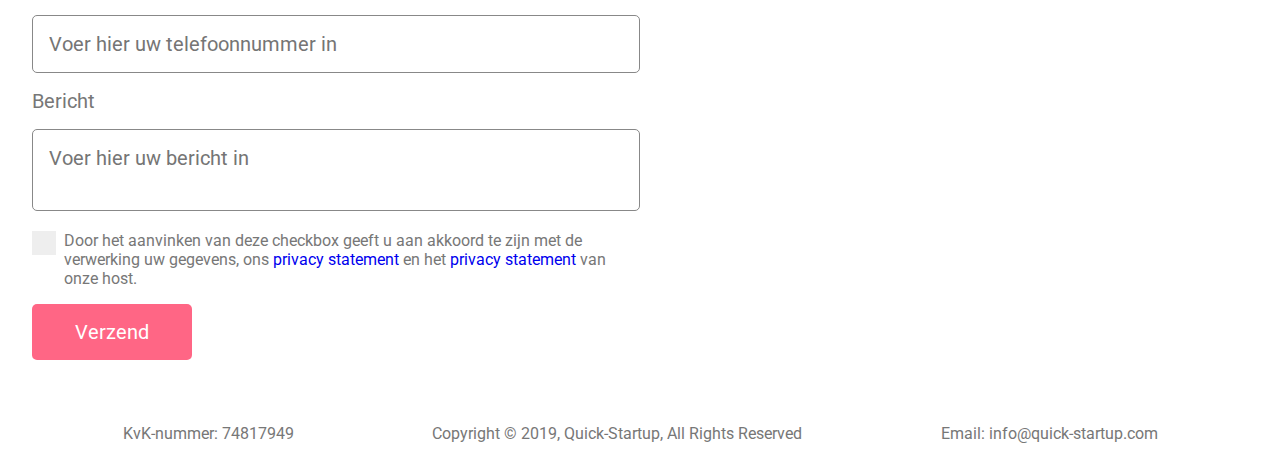
==== commit 99582ab4: "refactoring" ====
--- a/index.html
+++ b/index.html
@@ -5,9 +5,16 @@
   <meta charset="UTF-8">
   <meta name="viewport" content="width=device-width, initial-scale=1.0">
   <meta http-equiv="X-UA-Compatible" content="ie=edge">
-  <meta name="description" content="Quick-Startup computer en laptop reparatie en onderhoud, website- en app development.">
-  <meta name="keywords" content="Computer,Onderhoud,Reparatie,SSD,HDD,Quick-Startup,ICT,IT,Website development,App development">
-
+
+  <!-- Description -->
+  <meta name="description"
+    content="Quick-Startup computer en laptop reparatie en onderhoud, website- en app development.">
+
+  <!-- Meta tags -->
+  <meta name="keywords"
+    content="Computer,Onderhoud,Reparatie,Upgrade,SSD,HDD,Quick-Startup,ICT,IT,Website,App,development,programmeren">
+
+  <!-- Title -->
   <title>Quick-Startup | ICT services</title>
 
   <!-- Fontsawesome -->
@@ -24,12 +31,12 @@
 <body>
   <!-- Navbar -->
   <nav id="navbar">
-    <div class="logo">
-      <h1 class="primary-text l-heading m-1">
+    <div class="m-1">
+      <h1 class="primary-text l-heading">
         Quick-Startup
       </h1>
     </div>
-    <div class="menu">
+    <div class="m-1">
       <ul class="m-text">
         <li><a class="nav-item active-btn" href="#home">Home</a></li>
         <li><a class="nav-item" href="#wat">Wat</a></li>
@@ -41,7 +48,7 @@
 
   <!-- Section home -->
   <section id="home" class="flex-container">
-    <div class="home-img img-block top-imag"></div>
+    <div class="home-img img-block"></div>
     <div class="text-block">
       <h2 class="m-heading">
         <span class="secondary-text">Uw computer</span> of <span class="primary-text">laptop</span> als nieuw.
@@ -74,7 +81,7 @@
   <div id="home-modal" class="modal">
     <div class="modal-content">
       <span class="home-close close">&times;</span>
-      <h2 class="s-heading primary-text m-1">Uw pc als nieuw.</h2>
+      <h2 class="s-heading primary-text m-1">Uw computer of laptop als nieuw.</h2>
       <p class="m-1">Als er iets mis is met uw fiets of auto is er meestal maar één onderdeel wat vervangen moet worden.
         Voor uw computer geldt hetzelfde!<br><br>
         Bijna alle computers van voor 2017 beschikken nog over een oude harde schijf, de zogenaamde "HDD".
@@ -82,9 +89,11 @@
         Daarom wordt er sinds een paar jaar aangeraden om een computer met een nieuwe soort harde schijf te kopen.
         De zogenaamde SSD (geheugensteun: <i><b>S</b>uper<b>S</b>nel<b>D</b></i>).
         De SSD is in elk opzicht beter dan zijn voorganger. Hij is sneller, veiliger, duurzamer en goedkoper.
-        Een nieuwe computer kost u honderden euros. En dat terwijl uw computer meestal alleen een nieuwe harde schijf nodig
+        Een nieuwe computer kost u honderden euros. En dat terwijl uw computer meestal alleen een nieuwe harde schijf
+        nodig
         heeft.<br><br>
-        <i>In 99% van de gevallen is vervanging van uw oude harde schijf meer dan voldoende is om uw computer nieuw leven
+        <i>In 99% van de gevallen is vervanging van uw oude harde schijf meer dan voldoende is om uw computer nieuw
+          leven
           in te blazen!</i>
       </p>
     </div>
@@ -97,7 +106,8 @@
         <span class="secondary-text">Wat </span> wij doen.
       </h2>
       <p class="m-1">
-        Wij zorgen er persoonlijk voor dat u weer kan genieten van een <span class="primary-text">razendsnelle computer.</span>  
+        Wij zorgen er persoonlijk voor dat u weer kan genieten van een <span class="primary-text">razendsnelle
+          computer.</span>
         Op basis van uw computergebruik adviseren wij u welke harde schijf perfect bij u past.
         Van het bestellen van de harde schijf tot het installeren, wij nemen u alle rompslot uit handen.
         U kunt dus rustig achterover leunen terwijl wij alles in orde maken.
@@ -134,7 +144,7 @@
         <span class="secondary-text">Wie </span>wij zijn.
       </h2>
       <p class="m-1">
-        Wij zijn Tom  en Maarten, twee ICT-studenten van 24 en 27 jaar met een passie voor techniek.
+        Wij zijn Tom en Maarten, twee ICT-studenten van 24 en 27 jaar met een passie voor techniek.
         Het doet ons pijn om te zien dat oude en trage computers worden weggegooid terwijl ze vaak
         voor een fractie van de prijs van een nieuwe computer op te knappen zijn.
       </p>
@@ -199,18 +209,18 @@
     <div class="contact-img img-block"></div>
   </section>
 
-   <!-- Footer -->
-   <footer id="main-footer">
-      <div class="m-1">
-        KvK-nummer: 74817949
-      </div>
-      <div class="m-1">
-        Copyright &copy; 2019, Quick-Startup, All Rights Reserved
-      </div>
-      <div class="m-1">
-        Email: info@quick-startup.com
-      </div>
-    </footer>
+  <!-- Footer -->
+  <footer id="main-footer">
+    <div class="m-1">
+      KvK-nummer: 74817949
+    </div>
+    <div class="m-1">
+      Copyright &copy; 2019, Quick-Startup, All Rights Reserved
+    </div>
+    <div class="m-1">
+      Email: info@quick-startup.com
+    </div>
+  </footer>
 </body>
 
 </html>
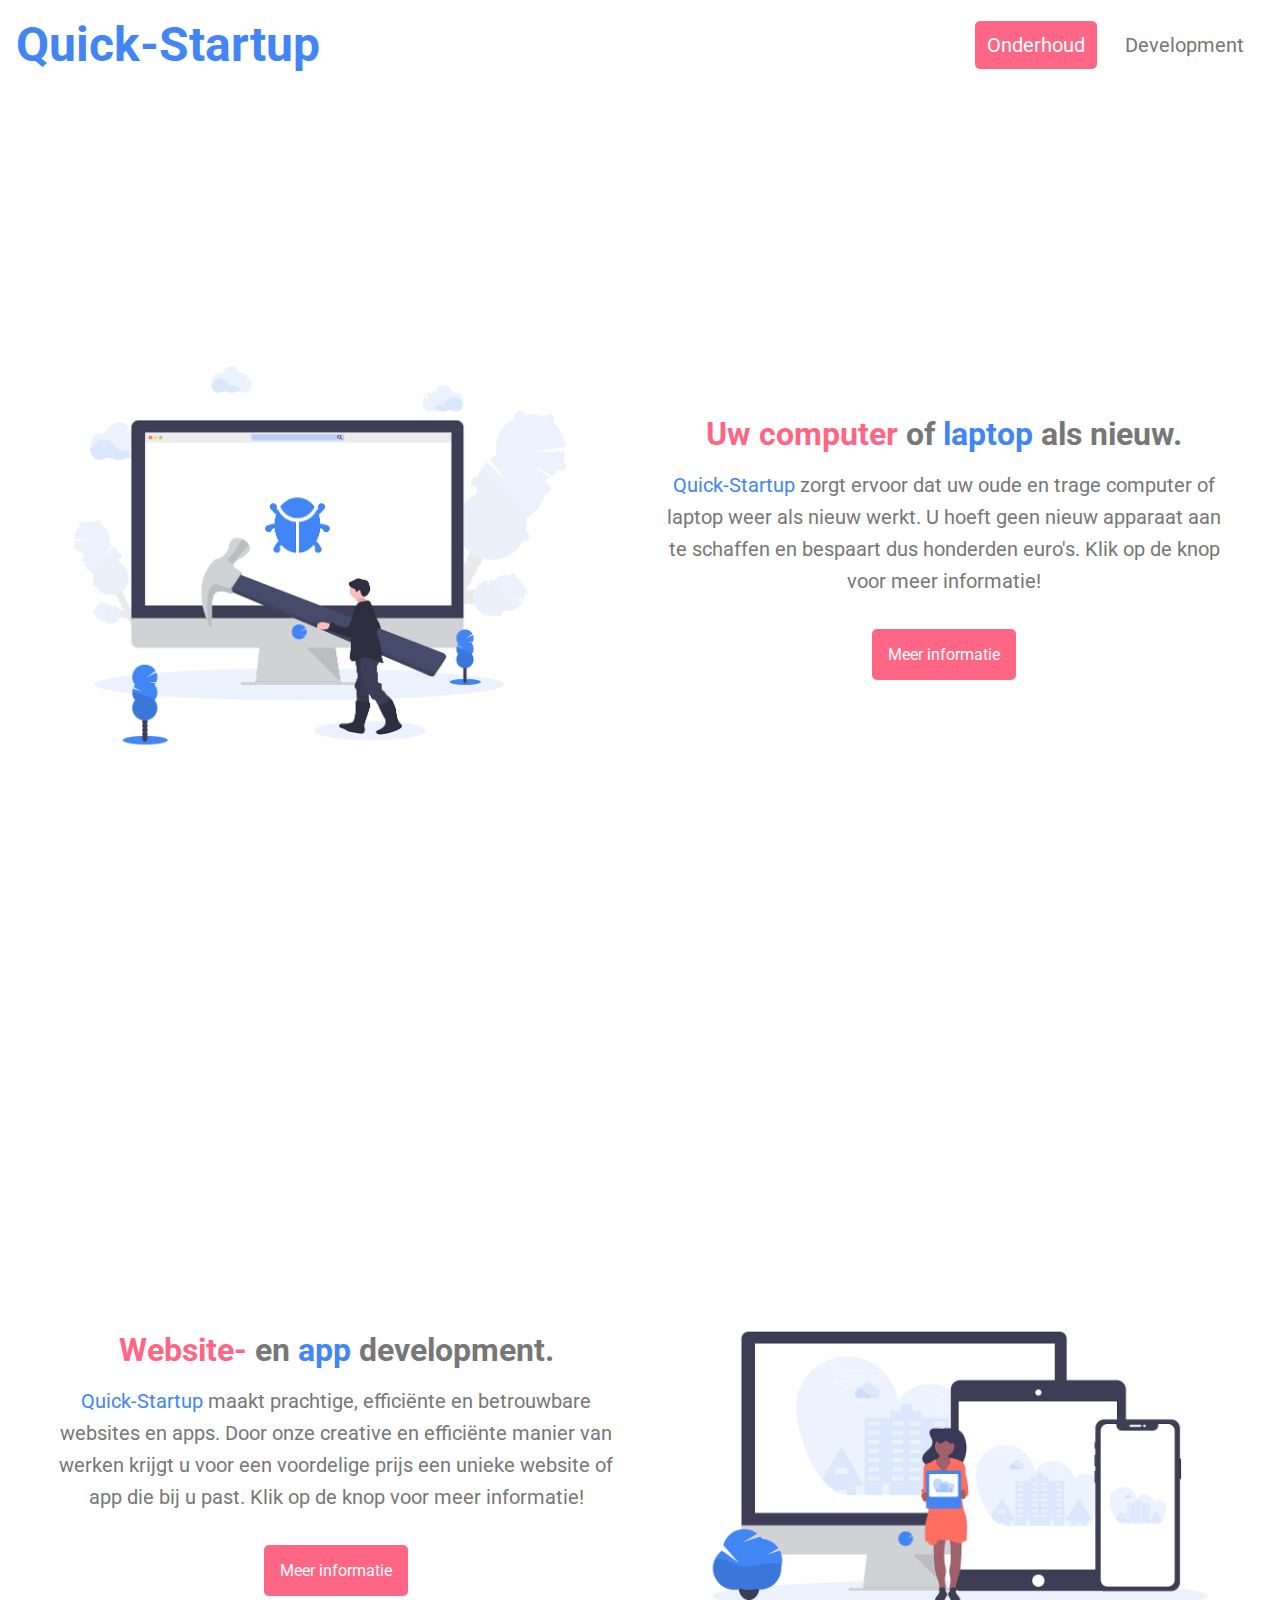
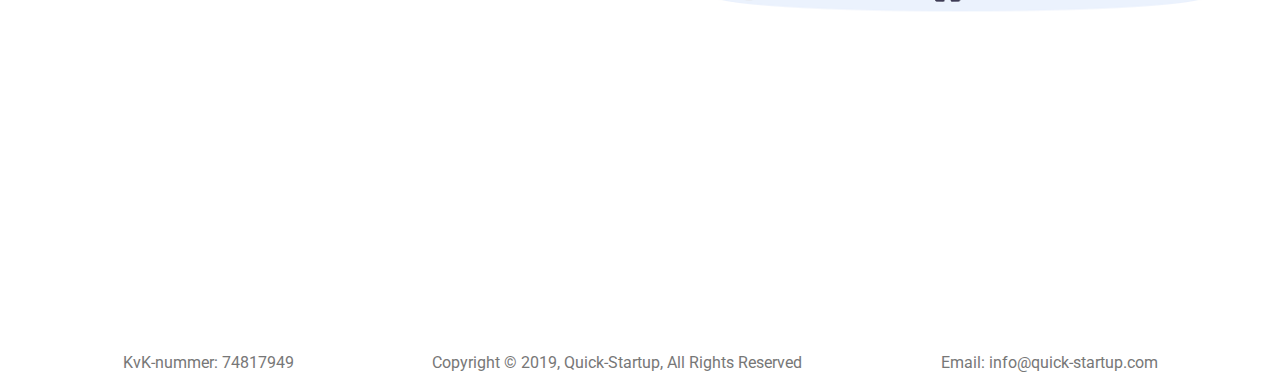
==== commit fa07b4e6: "finished landing page" ====
--- a/index.html
+++ b/index.html
@@ -32,181 +32,49 @@
   <!-- Navbar -->
   <nav id="navbar">
     <div class="m-1">
-      <h1 class="primary-text l-heading">
-        Quick-Startup
-      </h1>
+      <a href="index.html">
+        <h1 class="primary-text l-heading">
+          Quick-Startup
+        </h1>
+      </a>
     </div>
     <div class="m-1">
       <ul class="m-text">
-        <li><a class="nav-item active-btn" href="#home">Home</a></li>
-        <li><a class="nav-item" href="#wat">Wat</a></li>
-        <li><a class="nav-item" href="#wie">Wie</a></li>
-        <li><a class="nav-item maak-afspraak-button" href="#contact">Afspraak</a></li>
+        <li><a class="nav-item active-btn" href="#onderhoud">Onderhoud</a></li>
+        <li><a class="nav-item" href="#development">Development</a></li>
       </ul>
     </div>
   </nav>
 
-  <!-- Section home -->
-  <section id="home" class="flex-container">
-    <div class="home-img img-block"></div>
+  <!-- Section Onderhoud -->
+  <section id="onderhoud" class="flex-container m-1">
+    <div class="onderhoud-img img-block"></div>
     <div class="text-block">
       <h2 class="m-heading">
         <span class="secondary-text">Uw computer</span> of <span class="primary-text">laptop</span> als nieuw.
       </h2>
       <p class="m-1">
-        Het is ons opgevallen dat veel mensen hun "oude en trage" computer of laptop vervangen,
-        ondanks dat dit niet nodig is! Laat ons nieuw leven in uw computer blazen!
-        Met onze expertise zorgen wij ervoor dat uw computer binnen no-time weer zo goed als nieuw is.
+        <span class="primary-text">Quick-Startup</span> zorgt ervoor dat uw oude en trage computer of laptop weer als nieuw werkt.
+        U hoeft geen nieuw apparaat aan te schaffen en bespaart dus honderden euro's. Klik op de knop voor meer informatie!
       </p>
-      <ul class="prijslijst">
-        <li class="prijslijst-item">
-          Voor <span class="secondary-text">€95,-</span> installeren wij een <span class="primary-text">kleine</span>
-          SSD.
-        </li>
-        <li class="prijslijst-item">
-          Voor <span class="secondary-text">€115,-</span> installeren wij een <span class="primary-text">middel</span>
-          SSD.
-        </li>
-        <li class="prijslijst-item">
-          Voor <span class="secondary-text">€145,-</span> installeren wij een <span class="primary-text">grote</span>
-          SSD.
-        </li>
-      </ul>
-
-      <a id="home-modal-btn" class="primary-btn">Meer informatie</a>
+      <a class="primary-btn" href="onderhoud.html">Meer informatie</a>
     </div>
   </section>
 
-  <!-- Home modal -->
-  <div id="home-modal" class="modal">
-    <div class="modal-content">
-      <span class="home-close close">&times;</span>
-      <h2 class="s-heading primary-text m-1">Uw computer of laptop als nieuw.</h2>
-      <p class="m-1">Als er iets mis is met uw fiets of auto is er meestal maar één onderdeel wat vervangen moet worden.
-        Voor uw computer geldt hetzelfde!<br><br>
-        Bijna alle computers van voor 2017 beschikken nog over een oude harde schijf, de zogenaamde "HDD".
-        Deze HDD takelt veel sneller af dan de andere computeronderdelen.
-        Daarom wordt er sinds een paar jaar aangeraden om een computer met een nieuwe soort harde schijf te kopen.
-        De zogenaamde SSD (geheugensteun: <i><b>S</b>uper<b>S</b>nel<b>D</b></i>).
-        De SSD is in elk opzicht beter dan zijn voorganger. Hij is sneller, veiliger, duurzamer en goedkoper.
-        Een nieuwe computer kost u honderden euros. En dat terwijl uw computer meestal alleen een nieuwe harde schijf
-        nodig
-        heeft.<br><br>
-        <i>In 99% van de gevallen is vervanging van uw oude harde schijf meer dan voldoende is om uw computer nieuw
-          leven
-          in te blazen!</i>
-      </p>
-    </div>
-  </div>
-
-  <!-- Section wat -->
-  <section id="wat" class="flex-container">
-    <div class="wat-text text-block">
+  <!-- Section Development -->
+  <section id="development" class="flex-container m-1">
+    <div class="development-text text-block">
       <h2 class="m-heading">
-        <span class="secondary-text">Wat </span> wij doen.
+        <span class="secondary-text">Website- </span>en <span class="primary-text">app</span> development.
       </h2>
       <p class="m-1">
-        Wij zorgen er persoonlijk voor dat u weer kan genieten van een <span class="primary-text">razendsnelle
-          computer.</span>
-        Op basis van uw computergebruik adviseren wij u welke harde schijf perfect bij u past.
-        Van het bestellen van de harde schijf tot het installeren, wij nemen u alle rompslot uit handen.
-        U kunt dus rustig achterover leunen terwijl wij alles in orde maken.
+        <span class="primary-text">Quick-Startup </span>maakt prachtige, efficiënte en betrouwbare websites en apps.
+        Door onze creative en efficiënte manier van werken krijgt u voor een voordelige prijs een unieke website of app die bij u past.
+        Klik op de knop voor meer informatie!
       </p>
-      <a id="wat-modal-btn" class="primary-btn">Meer informatie</a>
+      <a class="primary-btn" href="development.html">Meer informatie</a>
     </div>
-    <div class="wat-img img-block">
-    </div>
-  </section>
-
-  <!-- Wat modal -->
-  <div id="wat-modal" class="modal">
-    <div class="modal-content">
-      <span class="wat-close close">&times;</span>
-      <h2 class="s-heading primary-text m-1">Wat wij doen.</h2>
-      <p class="m-1">
-        Allereerst bepalen we samen met u wat voor type harde schijf het beste bij uw computergebruik past.
-        Vervolgens maken wij een backup van uw programma’s en bestanden zodat deze later door ons op de nieuwe harde
-        schijf (SSD) kunnen worden geïnstalleerd.<br>
-        Hierna wordt de behuizing open gemaakt en worden de schijven snel en vakkundig door ons gewisseld.
-        Daarna is het alleen nog een kwestie van Windows of Mac installeren en uw oude bestanden en programma’s
-        terugzetten. <br><br>
-        <i>Voordat u het weet is uw oude vertrouwde computer weer helemaal als nieuw!</i>
-      </p>
-    </div>
-  </div>
-
-  <!-- Section wie -->
-  <section id="wie" class="flex-container">
-    <div class="wie-img img-block">
-    </div>
-    <div class="wie-text text-block">
-      <h2 class="m-heading">
-        <span class="secondary-text">Wie </span>wij zijn.
-      </h2>
-      <p class="m-1">
-        Wij zijn Tom en Maarten, twee ICT-studenten van 24 en 27 jaar met een passie voor techniek.
-        Het doet ons pijn om te zien dat oude en trage computers worden weggegooid terwijl ze vaak
-        voor een fractie van de prijs van een nieuwe computer op te knappen zijn.
-      </p>
-      <a id="wie-modal-btn" class="primary-btn">Meer informatie</a>
-    </div>
-  </section>
-
-  <!-- Wie modal -->
-  <div id="wie-modal" class="modal">
-    <div class="modal-content">
-      <span class="wie-close close">&times;</span>
-      <h2 class="s-heading primary-text m-1">Wie wij zijn.</h2>
-      <p class="m-1">
-        Door onze opleiding en vanuit persoonlijke interesse zijn wij veel bezig met computers.
-        Wij geloven erin dat wij een hoop frustratie van trage computers kunnen wegnemen. Niet alleen bij particulieren,
-        maar ook bij MKB'ers. Doordat wij studeren werken wij flexibele uren. 's Ochtends, 's middags, 's avonds
-        of 's nachts. Wij komen langs wanneer het u uitkomt.
-      </p>
-    </div>
-  </div>
-
-  <!-- Section contact -->
-  <section id="contact" class="flex-container">
-    <div class="contact-form p-1 m-1">
-      <h2 class="m-heading">
-        <span class="primary-text">Maak een afspraak.</span>
-      </h2>
-      <p>
-        Wanneer u uw contactgegevens achterlaat nemen wij binnen 24 uur contact met u op.
-      </p>
-      <form name="contact" method="POST" netlify-honeypot="bot-field" data-netlify="true">
-        <p class="hidden">
-          <label>Don’t fill this out if you're human: <input name="bot-field" /></label>
-        </p>
-        <div class="form-group">
-          <label for="name" class="m-text">Naam</label>
-          <input type="text" name="name" id="name" placeholder="Voer hier uw naam in">
-        </div>
-        <div class="form-group">
-          <label for="email" class="m-text">Email</label>
-          <input type="email" name="email" id="email" placeholder="Voer hier uw email in">
-        </div>
-        <div class="form-group">
-          <label for="telefoon" class="m-text">Telefoonnummer</label>
-          <input type="text" name="telefoon" id="telefoon" placeholder="Voer hier uw telefoonnummer in">
-        </div>
-        <div class="form-group">
-          <label for="message" class="m-text">Bericht</label>
-          <textarea name="message" id="message" placeholder="Voer hier uw bericht in"></textarea>
-        </div>
-        <div class="form-group">
-          <label class="container">Door het aanvinken van deze checkbox geeft u aan akkoord te zijn met de verwerking uw
-            gegevens, ons <a href="/gdpr/privacy-statement-quick-startup.pdf">privacy statement</a> en het <a
-              href="gdpr/netlify-dpa.pdf">privacy statement</a> van onze host.
-            <input type="checkbox" required>
-            <span class="checkmark"></span>
-          </label>
-        </div>
-        <input type="submit" value="Verzend" class="primary-btn">
-      </form>
-    </div>
-    <div class="contact-img img-block"></div>
+    <div class="development-img img-block"></div>
   </section>
 
   <!-- Footer -->
--- a/css/style.css
+++ b/css/style.css
@@ -1,27 +1,26 @@
 /* Fonts */
 
-@import url('https://fonts.googleapis.com/css?family=Roboto');
-
+@import url("https://fonts.googleapis.com/css?family=Roboto");
+
+/* General */
 /* Padding and margin reset */
-
 * {
   box-sizing: border-box;
   padding: 0;
   margin: 0;
-  font-family: 'Roboto', sans-serif;
+  font-family: "Roboto", sans-serif;
 }
 
 /* Remove link styling */
-
 a {
   text-decoration: none;
 }
 
 /* Normal text styling */
-
 p {
   color: #777;
-  line-height: 1.5rem;
+  line-height: 2rem;
+  font-size: 1.25rem;
 }
 
 /* Utility */
@@ -65,7 +64,6 @@
 .s-text {
   font-size: 0.75rem;
 }
-
 
 .p-1 {
   padding: 1rem;
@@ -103,7 +101,7 @@
 
 .primary-btn:hover {
   cursor: pointer;
-  background: #ff7685
+  background: #ff7685;
 }
 
 .text-block {
@@ -135,7 +133,7 @@
 }
 
 .maak-afspraak-button:hover {
-  background: #4285F4 !important;
+  background: #4285f4 !important;
   border-radius: 5px;
   color: #fff !important;
 }
@@ -170,8 +168,26 @@
   color: #fff;
 }
 
-  /* Section: Home */
-
+/* Page : Index */
+/* Section: Onderhoud */
+#onderhoud div {
+  flex: 1;
+}
+
+#onderhoud .onderhoud-img {
+  background: url("../img/onderhoud-img.png") no-repeat center center/contain;
+}
+
+/* Section: Development */
+#development div {
+  flex: 1;
+}
+
+#development .development-img {
+  background: url("../img/development-img.png") no-repeat center center/contain;
+}
+
+/* Section: Home */
 #home div {
   flex: 1;
 }
@@ -189,26 +205,26 @@
 }
 
 #home .home-img {
-  background: url('../img/home-img.png') no-repeat center center/contain;
-}
-
-  /* Section: Wat*/
+  background: url("../img/home-img.png") no-repeat center center/contain;
+}
+
+/* Section: Wat*/
 
 #wat div {
   flex: 1;
 }
 
 #wat .wat-img {
-  background: url('../img/wat-img.png') no-repeat center center/contain;
-}
-
-  /* Section: Wie */
+  background: url("../img/wat-img.png") no-repeat center center/contain;
+}
+
+/* Section: Wie */
 #wie div {
   flex: 1;
 }
 
 #wie .wie-img {
-  background: url('../img/wie-img.png') no-repeat center center/contain;
+  background: url("../img/wie-img.png") no-repeat center center/contain;
 }
 
 /* Section: Contact */
@@ -221,16 +237,17 @@
 }
 
 #contact .contact-img {
-  background: url('../img/contact-img.png') no-repeat center center/contain;
-}
-
+  background: url("../img/contact-img.png") no-repeat center center/contain;
+  height: 100vh;
+}
 
 #contact form label {
   display: block;
   color: #777;
 }
 
-#contact .contact-form input, #contact .contact-form textarea {
+#contact .contact-form input,
+#contact .contact-form textarea {
   width: 100%;
   border: #888 solid 1px;
   border-radius: 5px;
@@ -267,7 +284,7 @@
   text-align: center;
 }
 
-  /* Checkbox */
+/* Checkbox */
 /* The container */
 .container {
   position: relative;
@@ -338,8 +355,8 @@
   width: 100%; /* Full width */
   height: 100%; /* Full height */
   overflow: auto; /* Enable scroll if needed */
-  background-color: rgb(0,0,0); /* Fallback color */
-  background-color: rgba(0,0,0,0.4); /* Black w/ opacity */
+  background-color: rgb(0, 0, 0); /* Fallback color */
+  background-color: rgba(0, 0, 0, 0.4); /* Black w/ opacity */
 }
 
 /* Modal Content */
@@ -365,4 +382,4 @@
   color: #000;
   text-decoration: none;
   cursor: pointer;
-}+}
--- a/css/mobile.css
+++ b/css/mobile.css
@@ -26,7 +26,7 @@
   font-size: 0.75rem;
 }
 
-.h-block-flexcontainer {
+.flex-container {
   flex-direction: column;
 }
 
@@ -35,8 +35,11 @@
   flex: 1;
 }
 
+#development {
+  flex-direction: column-reverse;
+}
 
-  /* Section: Home */
+/* Section: Home */
 
 #home ul {
   list-style-type: none;
